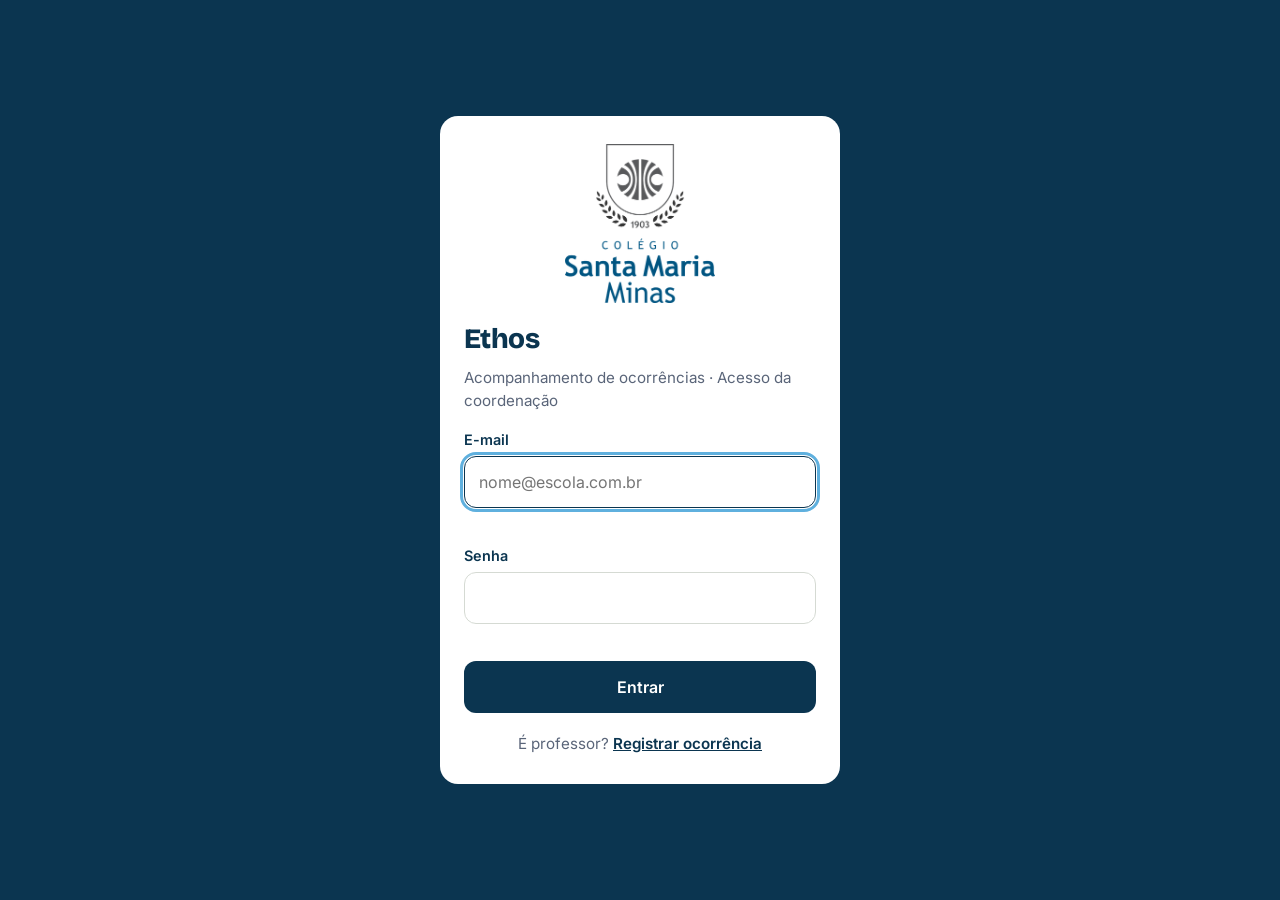
==== coordenacao/index.html @ c0a610ec "feat(coordenacao): implementa dashboard da coordenação" ====
<!DOCTYPE html>
<html lang="pt-BR">
<head>
<meta charset="UTF-8">
<meta name="viewport" content="width=device-width, initial-scale=1">
<title>Ethos · Coordenação · Colégio Santa Maria Minas</title>
<link rel="preconnect" href="https://fonts.googleapis.com">
<link href="https://fonts.googleapis.com/css2?family=Bricolage+Grotesque:wght@500;700;800&family=Inter:wght@400;500;600&display=swap" rel="stylesheet">
<!-- Caminhos absolutos: na Vercel a página abre em /coordenacao, sem barra final -->
<link rel="stylesheet" href="/style.css">
<link rel="stylesheet" href="/coordenacao/coordenacao.css">
</head>
<body class="coord">

<div id="tela-carregando" class="tela carregando" aria-busy="true">
  <p class="sub">Carregando…</p>
</div>

<main id="tela-login" class="tela" hidden>
  <div class="login-card">
    <img class="logo-login" src="/assets/logo-santa-maria.png" alt="Colégio Santa Maria Minas">
    <h1>Ethos</h1>
    <p class="sub" style="margin:-.5rem 0 .5rem">Acompanhamento de ocorrências · Acesso da coordenação</p>
    <form id="form-login" novalidate>
      <label for="email">E-mail</label>
      <input id="email" type="email" autocomplete="username" inputmode="email" placeholder="nome@escola.com.br">
      <small class="erro" data-erro="email"></small>

      <label for="senha">Senha</label>
      <input id="senha" type="password" autocomplete="current-password">
      <small class="erro" data-erro="senha"></small>

      <div id="msg-login" class="msg" role="alert" hidden></div>
      <button class="btn primario" type="submit">Entrar</button>
    </form>
    <p class="sub link-outra-area">É professor? <a href="/">Registrar ocorrência</a></p>
  </div>
</main>

<div id="tela-app" class="tela" hidden>
  <header class="topo">
    <div class="topo-marca">
      <img class="logo-topo" src="/assets/brasao.png" alt=""><span class="marca">Ethos</span>
      <span class="sub area">Coordenação</span>
    </div>
    <div class="topo-usuario">
      <span id="nome-usuario" class="sub"></span>
      <button id="btn-sair" class="btn texto" type="button">Sair</button>
    </div>
  </header>

  <main class="painel-coord">
    <section class="cabecalho">
      <h1>Ocorrências</h1>
      <p class="sub">Acompanhe o que ainda precisa ser lançado no sistema oficial do colégio.</p>
    </section>

    <section class="fila" aria-label="Situação das ocorrências">
      <button class="fila-item pendente" type="button" data-status="NAO_LANCADA" aria-pressed="true">
        <span class="fila-num" id="ind-nao">–</span>
        <span class="fila-txt">Não lançadas</span>
      </button>
      <button class="fila-item" type="button" data-status="LANCADA" aria-pressed="false">
        <span class="fila-num" id="ind-lancadas">–</span>
        <span class="fila-txt">Lançadas</span>
      </button>
      <button class="fila-item" type="button" data-status="" aria-pressed="false">
        <span class="fila-num" id="ind-total">–</span>
        <span class="fila-txt">Total</span>
      </button>
    </section>

    <section class="filtros-area" aria-label="Busca e filtros">
      <div class="busca">
        <label for="f-aluno" class="sr">Buscar aluno</label>
        <input id="f-aluno" type="search" autocomplete="off" placeholder="Buscar aluno pelo nome">
      </div>
      <details id="filtros" class="filtros">
        <summary>Filtros <span id="filtros-ativos" class="contagem" hidden></span></summary>
        <div class="filtros-grade">
          <div>
            <label for="f-turma">Turma</label>
            <select id="f-turma"><option value="">Todas</option></select>
          </div>
          <div>
            <label for="f-tipo">Tipo</label>
            <select id="f-tipo"><option value="">Todos</option></select>
          </div>
          <div>
            <label for="f-status">Situação</label>
            <select id="f-status">
              <option value="">Todas</option>
              <option value="NAO_LANCADA">Não lançada</option>
              <option value="LANCADA">Lançada</option>
            </select>
          </div>
          <div>
            <label for="f-inicio">De</label>
            <input id="f-inicio" type="date">
          </div>
          <div>
            <label for="f-fim">Até</label>
            <input id="f-fim" type="date">
          </div>
          <div>
            <label for="f-ordem">Ordem</label>
            <select id="f-ordem">
              <option value="data,desc">Mais recentes</option>
              <option value="data,asc">Mais antigas</option>
            </select>
          </div>
        </div>
        <small class="erro" data-erro="periodo"></small>
        <button id="btn-limpar" class="btn texto" type="button">Limpar filtros</button>
      </details>
    </section>

    <section aria-labelledby="resultado">
      <p id="resultado" class="resultado" aria-live="polite"></p>
      <div id="msg-lista" class="msg" role="alert" hidden></div>

      <div class="tabela-wrap">
        <table class="tabela" id="tabela">
          <caption class="sr">Ocorrências registradas pelos professores</caption>
          <thead>
            <tr>
              <th scope="col">Data</th>
              <th scope="col">Aluno</th>
              <th scope="col">Tipo</th>
              <th scope="col">Professor</th>
              <th scope="col">Situação</th>
              <th scope="col"><span class="sr">Ações</span></th>
            </tr>
          </thead>
          <tbody id="linhas"></tbody>
        </table>
      </div>

      <div id="vazio" class="vazio-lista" hidden>
        <p id="vazio-txt"></p>
        <button id="vazio-limpar" class="btn secundario" type="button" hidden>Limpar filtros</button>
      </div>

      <nav class="paginacao" id="paginacao" aria-label="Paginação" hidden>
        <button id="pag-ant" class="btn secundario pequeno" type="button">Anterior</button>
        <span id="pag-info" class="sub"></span>
        <button id="pag-prox" class="btn secundario pequeno" type="button">Próxima</button>
      </nav>
    </section>
  </main>
</div>

<dialog id="dlg-detalhe" class="gaveta" aria-labelledby="det-titulo">
  <div class="gaveta-topo">
    <div>
      <h2 id="det-titulo">Ocorrência</h2>
      <p id="det-sub" class="sub"></p>
    </div>
    <button class="fechar" type="button" data-fechar aria-label="Fechar">✕</button>
  </div>
  <div id="det-corpo" class="gaveta-corpo"></div>
</dialog>

<dialog id="dlg-confirmar" class="confirmar" aria-labelledby="conf-titulo">
  <form method="dialog">
    <h2 id="conf-titulo"></h2>
    <p id="conf-texto"></p>
    <div class="confirmar-acoes">
      <button class="btn secundario" value="nao" type="submit">Cancelar</button>
      <button id="conf-sim" class="btn primario" value="sim" type="submit"></button>
    </div>
  </form>
</dialog>

<div id="aviso" class="aviso" role="status" aria-live="polite" hidden></div>

<script src="/coordenacao/api.js"></script>
<script src="/coordenacao/coordenacao.js"></script>
</body>
</html>
---- style.css ----
:root{
  --papel:#F2F4F1; --superficie:#fff; --tinta:#0B3550; --suave:#5A6579;
  --linha:#D5DAD3; --amarelo:#5FB0DE; --amarelo-esc:#C98F00;
  --ok:#1E7B4F; --ok-bg:#E3F3EA; --erro:#B3261E; --erro-bg:#FBE9E7;
  --raio:12px;
}
*{box-sizing:border-box;margin:0}
html{-webkit-text-size-adjust:100%}
body{font:400 16px/1.5 Inter,system-ui,sans-serif;background:var(--papel);color:var(--tinta);min-height:100dvh}
h1,legend,.marca{font-family:"Bricolage Grotesque",Inter,sans-serif}
h1{font-size:1.75rem;font-weight:800;line-height:1.15;letter-spacing:-.02em}
[hidden]{display:none!important}
.sr{position:absolute;width:1px;height:1px;overflow:hidden;clip:rect(0 0 0 0)}
.sub{color:var(--suave);font-size:.95rem}
.marca{font-weight:800;font-size:1.05rem;letter-spacing:-.01em;display:inline-flex;align-items:center;gap:.5rem}
.logo-login{display:block;width:150px;max-width:60%;height:auto;margin:0 auto 1.25rem}
.logo-topo{height:34px;width:auto;margin-right:.6rem;vertical-align:middle}

/* Login */
#tela-login{min-height:100dvh;display:grid;place-items:center;padding:1.25rem;background:var(--tinta)}
.login-card{width:100%;max-width:400px;background:var(--superficie);border-radius:18px;padding:1.75rem 1.5rem}
.login-card .marca{margin-bottom:1.25rem}
.login-card h1{margin-bottom:1.25rem}

/* Topo */
.topo{display:flex;justify-content:space-between;align-items:center;padding:.75rem 1rem;background:var(--superficie);border-bottom:1px solid var(--linha);position:sticky;top:0;z-index:5}
.topo .sub{margin-left:.5rem}
.conteudo{max-width:560px;margin:0 auto;padding:1.25rem 1rem 6rem}
#painel{display:grid;gap:.75rem;padding-top:1.5rem}
#painel .grande{margin-top:1rem}

/* Formulário */
label{display:block;font-weight:600;font-size:.9rem;margin:1rem 0 .35rem}
input,select,textarea{width:100%;font:inherit;color:inherit;background:var(--superficie);border:1.5px solid var(--linha);border-radius:var(--raio);padding:.8rem .9rem;min-height:48px}
textarea{resize:vertical}
input:focus,select:focus,textarea:focus,.btn:focus-visible,.op:focus-within,.item:focus-visible{outline:3px solid var(--amarelo);outline-offset:1px;border-color:var(--tinta)}
.invalido{border-color:var(--erro)!important}
.erro{display:block;color:var(--erro);font-size:.85rem;min-height:1.2em;margin-top:.3rem}
fieldset{border:0;padding:0;min-width:0}
legend{font-size:1.5rem;font-weight:700;letter-spacing:-.015em;margin-bottom:.5rem;padding:0}

.progresso{height:6px;background:var(--linha);border-radius:99px;overflow:hidden;margin-bottom:.6rem}
.progresso i{display:block;height:100%;width:20%;background:var(--amarelo);transition:width .25s}

/* Lista de alunos */
.lista{list-style:none;padding:0;margin-top:.5rem;border:1.5px solid var(--linha);border-radius:var(--raio);background:var(--superficie);max-height:260px;overflow:auto}
.lista:empty{display:none}
.item{padding:.85rem .9rem;min-height:48px;display:flex;justify-content:space-between;gap:.5rem;align-items:center;cursor:pointer;border-bottom:1px solid var(--linha)}
.item:last-child{border:0}
.item:hover,.item[aria-selected=true]{background:#E3F0F8}
.item small{color:var(--suave)}
.vazio{padding:1rem;color:var(--suave);cursor:default}
.chip{margin-top:.75rem;display:flex;justify-content:space-between;align-items:center;background:var(--tinta);color:#fff;border-radius:var(--raio);padding:.7rem .9rem}
.chip button{background:none;border:0;color:var(--amarelo);font:inherit;font-weight:600;cursor:pointer;min-height:44px}

/* Opções grandes */
.opcoes{display:grid;gap:.6rem;margin-top:.75rem}
.op{display:flex;align-items:center;gap:.75rem;padding:.9rem;min-height:56px;border:1.5px solid var(--linha);background:var(--superficie);border-radius:var(--raio);cursor:pointer;font-weight:500}
.op input{width:20px;height:20px;min-height:0;accent-color:var(--tinta);flex:none}
.op:has(input:checked){border-color:var(--tinta);background:#E3F0F8;box-shadow:inset 4px 0 0 var(--amarelo)}
.contador{text-align:right;font-size:.8rem;color:var(--suave);margin-top:.25rem}

/* Resumo */
.resumo{background:var(--superficie);border:1.5px solid var(--linha);border-radius:var(--raio);padding:.25rem 1rem}
.resumo div{padding:.75rem 0;border-bottom:1px solid var(--linha)}
.resumo div:last-child{border:0}
.resumo dt{font-size:.8rem;color:var(--suave)}
.resumo dd{font-weight:500;white-space:pre-wrap;word-break:break-word}

/* Botões */
.btn{font:600 1rem Inter,sans-serif;min-height:52px;padding:0 1.25rem;border-radius:var(--raio);border:2px solid transparent;cursor:pointer;transition:transform .1s}
.btn:active{transform:scale(.98)}
.btn:disabled{opacity:.6;cursor:wait}
.primario{background:var(--tinta);color:#fff;width:100%}
.login-card .primario{margin-top:1rem}
.secundario{background:transparent;border-color:var(--tinta);color:var(--tinta)}
.texto{background:none;color:var(--tinta);min-height:44px;padding:0 .5rem;text-decoration:underline}
.grande{min-height:60px;font-size:1.1rem;background:var(--amarelo);color:var(--tinta)}
.acoes{position:fixed;left:0;right:0;bottom:0;display:grid;grid-template-columns:1fr 2fr;gap:.6rem;padding:.75rem 1rem calc(.75rem + env(safe-area-inset-bottom));background:var(--superficie);border-top:1px solid var(--linha)}
.acoes .primario{width:100%}
@media(min-width:600px){.acoes{position:static;background:none;border:0;padding:1.5rem 0 0}}

/* Mensagens */
.msg{margin-top:1rem;padding:.85rem 1rem;border-radius:var(--raio);font-weight:500;font-size:.95rem}
.msg.erro-msg{background:var(--erro-bg);color:var(--erro)}
.msg.ok-msg{background:var(--ok-bg);color:var(--ok)}
#sucesso{display:grid;gap:.75rem;justify-items:start;padding-top:2rem}
#sucesso .btn{width:100%}
.selo{width:64px;height:64px;border-radius:50%;background:var(--ok);color:#fff;display:grid;place-items:center;font-size:2rem;font-weight:700;animation:pop .35s}
@keyframes pop{from{transform:scale(.4);opacity:0}}
@media(prefers-reduced-motion:reduce){*{animation:none!important;transition:none!important}}
---- coordenacao/coordenacao.css ----
:root{
  --pendente:#7A5100; --pendente-bg:#FFF3D1; --pendente-borda:#E3A912;
  --perigo:#B3261E;
}

.coord .primario{width:auto}
.coord .login-card .primario{width:100%}
.btn.pequeno{min-height:40px;padding:0 .85rem;font-size:.9rem;border-radius:10px}
.btn.texto.pequeno{min-height:40px}
.btn.primario.perigo{background:var(--perigo)}
.perigo-txt{color:var(--perigo)}
.carregando{min-height:100dvh;display:grid;place-items:center}
.link-outra-area{margin-top:1.25rem;text-align:center}
.link-outra-area a{color:var(--tinta);font-weight:600}

.topo-marca,.topo-usuario{display:flex;align-items:center;gap:.25rem;min-width:0}
.topo .area{border-left:1px solid var(--linha);padding-left:.6rem;margin-left:.35rem}
#nome-usuario{white-space:nowrap;overflow:hidden;text-overflow:ellipsis;max-width:22ch}
@media(max-width:560px){#nome-usuario{display:none}}

.painel-coord{max-width:1180px;margin:0 auto;padding:1.5rem 1rem 4rem;scroll-margin-top:70px}
.cabecalho{margin-bottom:1.25rem}
.cabecalho h1{font-size:clamp(1.75rem,3vw,2.25rem)}

.fila{display:grid;grid-template-columns:1.6fr 1fr 1fr;gap:.6rem;margin-bottom:1rem}
.fila-item{display:flex;flex-direction:column;align-items:flex-start;gap:.15rem;text-align:left;
  font:inherit;color:var(--tinta);background:var(--superficie);border:1.5px solid var(--linha);
  border-radius:var(--raio);padding:.85rem 1rem;cursor:pointer;min-height:88px}
.fila-num{font:800 2rem/1 "Bricolage Grotesque",Inter,sans-serif;letter-spacing:-.03em;font-variant-numeric:tabular-nums}
.fila-txt{font-weight:600;font-size:.92rem;color:var(--suave)}
.fila-item.pendente{border-color:var(--pendente-borda);box-shadow:inset 5px 0 0 var(--pendente-borda)}
.fila-item.pendente .fila-num{font-size:2.6rem;color:var(--pendente)}
.fila-item.pendente.zerada{border-color:var(--linha);box-shadow:none}
.fila-item.pendente.zerada .fila-num{color:var(--ok)}
.fila-item:hover{border-color:var(--tinta)}
.fila-item[aria-pressed=true]{background:var(--tinta);border-color:var(--tinta);box-shadow:none}
.fila-item[aria-pressed=true] .fila-num,.fila-item[aria-pressed=true] .fila-txt{color:#fff}
.fila-item[aria-pressed=true].pendente{box-shadow:inset 5px 0 0 var(--pendente-borda)}
.fila-item:focus-visible{outline:3px solid var(--amarelo);outline-offset:2px}
@media(max-width:560px){
  .fila{grid-template-columns:1fr 1fr}
  .fila-item.pendente{grid-column:1/-1}
  .fila-item{min-height:72px;padding:.7rem .85rem}
  .fila-num{font-size:1.6rem}
  .fila-item.pendente .fila-num{font-size:2.1rem}
}

.filtros-area{display:grid;gap:.6rem;margin-bottom:1rem}
.busca input{padding-left:2.6rem;background:var(--superficie) url("data:image/svg+xml,%3Csvg xmlns='http://www.w3.org/2000/svg' width='18' height='18' fill='none' stroke='%235A6579' stroke-width='2' viewBox='0 0 24 24'%3E%3Ccircle cx='11' cy='11' r='7'/%3E%3Cpath d='m20 20-3.5-3.5'/%3E%3C/svg%3E") no-repeat .9rem center}
.filtros{background:var(--superficie);border:1.5px solid var(--linha);border-radius:var(--raio);padding:0 1rem}
.filtros summary{cursor:pointer;font-weight:600;min-height:48px;display:flex;align-items:center;gap:.5rem;list-style-position:inside}
.filtros summary:focus-visible{outline:3px solid var(--amarelo);outline-offset:2px;border-radius:6px}
.filtros[open]{padding-bottom:.75rem}
.contagem{background:var(--tinta);color:#fff;border-radius:99px;font-size:.75rem;min-width:1.4rem;height:1.4rem;display:inline-grid;place-items:center;padding:0 .35rem}
.filtros-grade{display:grid;grid-template-columns:repeat(auto-fit,minmax(170px,1fr));column-gap:.75rem}
.filtros-grade label{margin-top:.25rem}
.filtros-grade input,.filtros-grade select{height:48px;min-height:48px;padding-top:0;padding-bottom:0}
.filtros .btn.texto{padding-left:0}

.resultado{font-weight:600;margin:.25rem 0 .6rem}
.tabela-wrap{overflow-x:auto;background:var(--superficie);border:1.5px solid var(--linha);border-radius:var(--raio)}
.tabela{width:100%;border-collapse:collapse;font-size:.95rem}
.tabela[aria-busy=true] tbody{opacity:.5;transition:opacity .15s}
.tabela th{text-align:left;font-size:.82rem;font-weight:600;color:var(--suave);padding:.7rem .9rem;border-bottom:1.5px solid var(--linha);white-space:nowrap}
.tabela td{padding:.75rem .9rem;border-bottom:1px solid var(--linha);vertical-align:middle}
.tabela td[data-rotulo=Professor]{white-space:nowrap}
.tabela tbody tr:last-child td{border-bottom:0}
.tabela tr.pendente td:first-child{box-shadow:inset 4px 0 0 var(--pendente-borda)}
.tabela td:first-child{white-space:nowrap;font-variant-numeric:tabular-nums}
.tabela small{display:block;color:var(--suave);font-size:.82rem}
.link-aluno{font:inherit;font-weight:600;color:var(--tinta);background:none;border:0;padding:0;cursor:pointer;text-align:left;text-decoration:underline;text-decoration-color:var(--linha);text-underline-offset:3px}
.link-aluno:hover{text-decoration-color:var(--tinta)}
.link-aluno:focus-visible{outline:3px solid var(--amarelo);outline-offset:2px;border-radius:4px}
.col-acoes{text-align:right;white-space:nowrap}
.col-acoes .btn+.btn{margin-left:.25rem}

.situacao{display:inline-flex;align-items:center;gap:.4rem;font-size:.85rem;font-weight:600;border-radius:99px;padding:.2rem .65rem;white-space:nowrap}
.situacao::before{content:"";width:.5rem;height:.5rem;border-radius:50%;background:currentColor}
.situacao.pendente{background:var(--pendente-bg);color:var(--pendente)}
.situacao.lancada{background:var(--ok-bg);color:var(--ok)}
.quando{margin-top:.2rem}

@media(max-width:760px){
  .tabela-wrap{background:none;border:0;overflow:visible}
  .tabela thead{position:absolute;width:1px;height:1px;overflow:hidden;clip:rect(0 0 0 0)}
  .tabela,.tabela tbody,.tabela tr,.tabela td{display:block}
  .tabela tr{background:var(--superficie);border:1.5px solid var(--linha);border-radius:var(--raio);margin-bottom:.6rem;padding:.5rem .9rem;position:relative}
  .tabela tr.pendente{border-left:5px solid var(--pendente-borda)}
  .tabela tr.pendente td:first-child{box-shadow:none}
  .tabela td{border:0;padding:.3rem 0;display:grid;grid-template-columns:6.5rem 1fr;gap:.5rem;align-items:baseline}
  .tabela td::before{content:attr(data-rotulo);font-size:.8rem;color:var(--suave)}
  .cel{min-width:0}
  .cel .situacao{vertical-align:middle}
  .tabela td.col-acoes{display:flex;flex-wrap:wrap;gap:.4rem;justify-content:flex-start;padding-top:.6rem}
  .tabela td.col-acoes::before{content:none}
  .col-acoes .btn+.btn{margin-left:0}
  .col-acoes .primario{flex:1}
}

.vazio-lista{background:var(--superficie);border:1.5px dashed var(--linha);border-radius:var(--raio);padding:2rem 1.25rem;text-align:center;display:grid;gap:1rem;justify-items:center}
.vazio-lista p{max-width:46ch;color:var(--suave)}
.paginacao{display:flex;justify-content:center;align-items:center;gap:1rem;margin-top:1rem}

dialog{color:var(--tinta);border:0;padding:0}
dialog::backdrop{background:rgba(11,53,80,.45)}
.gaveta{margin:0 0 0 auto;height:100dvh;max-height:none;max-width:100%;width:min(560px,100%);background:var(--papel);overflow:auto}
.gaveta[open]{animation:entrar .2s ease-out}
@keyframes entrar{from{transform:translateX(24px);opacity:0}}
.gaveta-topo{position:sticky;top:0;z-index:1;display:flex;justify-content:space-between;align-items:flex-start;gap:1rem;padding:1rem 1.25rem;background:var(--superficie);border-bottom:1px solid var(--linha)}
.gaveta-topo h2{font:800 1.4rem/1.2 "Bricolage Grotesque",Inter,sans-serif;letter-spacing:-.015em}
.fechar{font:inherit;font-size:1.1rem;background:none;border:0;color:var(--tinta);cursor:pointer;min-width:44px;min-height:44px;border-radius:10px}
.fechar:hover{background:var(--papel)}
.fechar:focus-visible{outline:3px solid var(--amarelo)}
.gaveta-corpo{padding:1.25rem;display:grid;gap:1.25rem}

.bloco-situacao{border-radius:var(--raio);padding:1rem;display:grid;gap:.6rem;justify-items:start}
.bloco-situacao.pendente{background:var(--pendente-bg);border:1.5px solid var(--pendente-borda)}
.bloco-situacao.lancada{background:var(--ok-bg);border:1.5px solid #B9DEC8}
.bloco-situacao .situacao{background:var(--superficie)}

.historico h3{font:700 1.1rem "Bricolage Grotesque",Inter,sans-serif;margin-bottom:.5rem}
.hist-lista{list-style:none;padding:0 0 0 1rem;border-left:2px solid var(--linha);display:grid;gap:.85rem}
.hist-item{position:relative;display:grid;gap:.1rem}
.hist-item::before{content:"";position:absolute;left:calc(-1rem - 6px);top:.35rem;width:10px;height:10px;border-radius:50%;background:var(--superficie);border:2px solid var(--suave)}
.hist-item.marco::before{background:var(--ok);border-color:var(--ok)}
.hist-item p{font-size:.92rem}

.det-acoes{display:flex;flex-wrap:wrap;gap:.6rem;align-items:center;padding-top:.25rem}
.form-edicao label:first-of-type{margin-top:.75rem}

.confirmar{width:min(440px,calc(100% - 2rem));border-radius:18px;background:var(--superficie)}
.confirmar form{padding:1.5rem;display:grid;gap:.75rem}
.confirmar h2{font:800 1.3rem/1.2 "Bricolage Grotesque",Inter,sans-serif}
.confirmar p{color:var(--suave)}
.confirmar-acoes{display:flex;justify-content:flex-end;flex-wrap:wrap;gap:.6rem;margin-top:.5rem}

.aviso{position:fixed;left:50%;bottom:calc(1.25rem + env(safe-area-inset-bottom));transform:translateX(-50%);z-index:20;
  background:var(--tinta);color:#fff;border-radius:var(--raio);padding:.85rem 1.1rem;font-weight:500;max-width:calc(100% - 2rem);box-shadow:0 6px 24px rgba(11,53,80,.25)}

@media(max-width:560px){
  .gaveta-corpo{padding:1rem}
  .det-acoes .btn{flex:1}
}
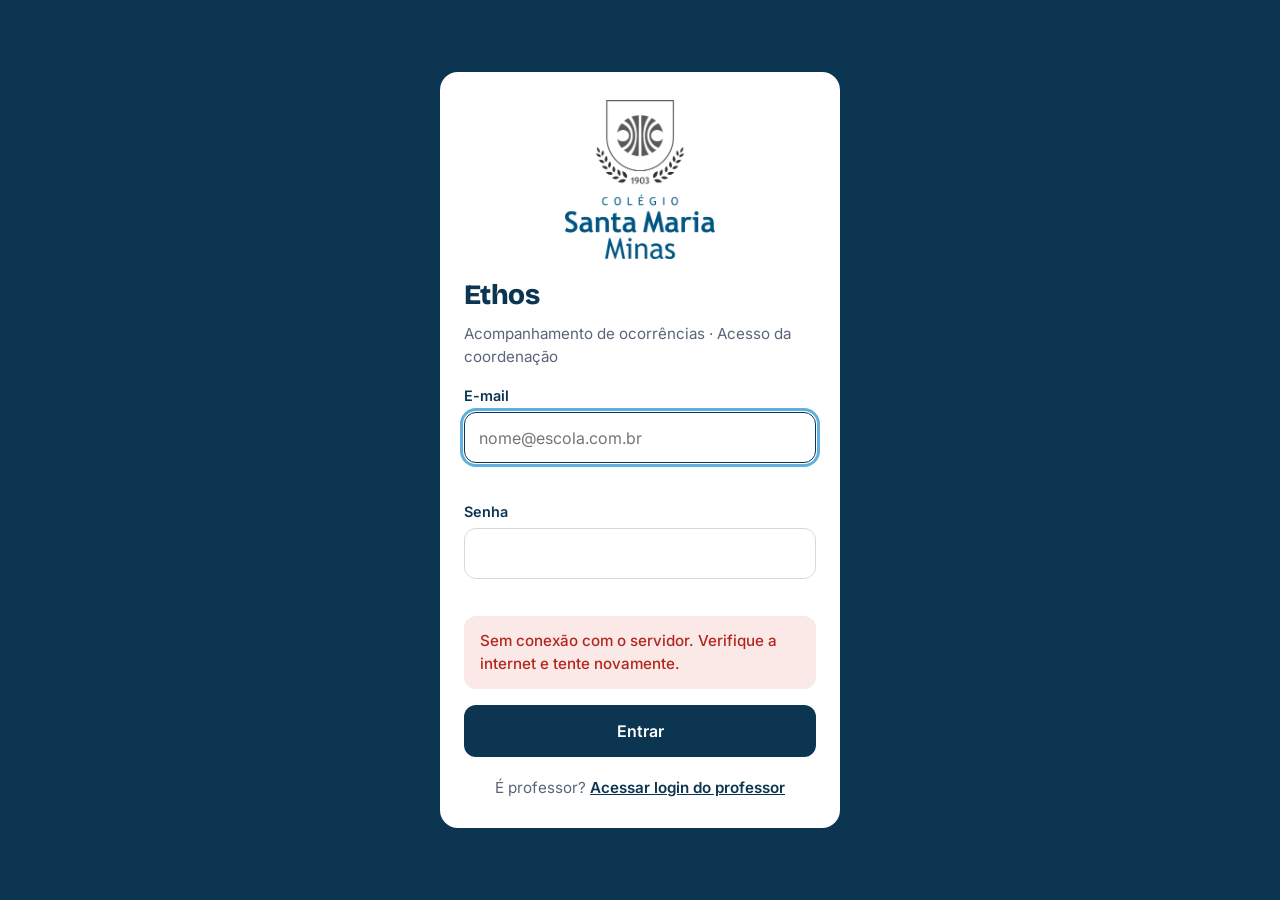
==== commit 1df878f5: "Feat: Botão de exportar para planilha" ====
--- a/coordenacao/index.html
+++ b/coordenacao/index.html
@@ -33,7 +33,7 @@
       <div id="msg-login" class="msg" role="alert" hidden></div>
       <button class="btn primario" type="submit">Entrar</button>
     </form>
-    <p class="sub link-outra-area">É professor? <a href="/">Registrar ocorrência</a></p>
+    <p class="sub link-outra-area">É professor? <a id="ir-professor" href="/">Acessar login do professor</a></p>
   </div>
 </main>
 
@@ -116,7 +116,10 @@
     </section>
 
     <section aria-labelledby="resultado">
-      <p id="resultado" class="resultado" aria-live="polite"></p>
+      <div class="resultado-linha">
+        <p id="resultado" class="resultado" aria-live="polite"></p>
+        <button id="btn-exportar" class="btn secundario pequeno" type="button">Exportar planilha</button>
+      </div>
       <div id="msg-lista" class="msg" role="alert" hidden></div>
 
       <div class="tabela-wrap">
--- a/style.css
+++ b/style.css
@@ -90,3 +90,6 @@
 @keyframes pop{from{transform:scale(.4);opacity:0}}
 @media(prefers-reduced-motion:reduce){*{animation:none!important;transition:none!important}}
 
+
+.link-outra-area{margin-top:1.25rem;text-align:center}
+.link-outra-area a{color:var(--tinta);font-weight:600}
--- a/coordenacao/coordenacao.css
+++ b/coordenacao/coordenacao.css
@@ -141,3 +141,6 @@
   .gaveta-corpo{padding:1rem}
   .det-acoes .btn{flex:1}
 }
+
+.resultado-linha{display:flex;align-items:center;justify-content:space-between;gap:.75rem;flex-wrap:wrap;margin:.25rem 0 .6rem}
+.resultado-linha .resultado{margin:0}
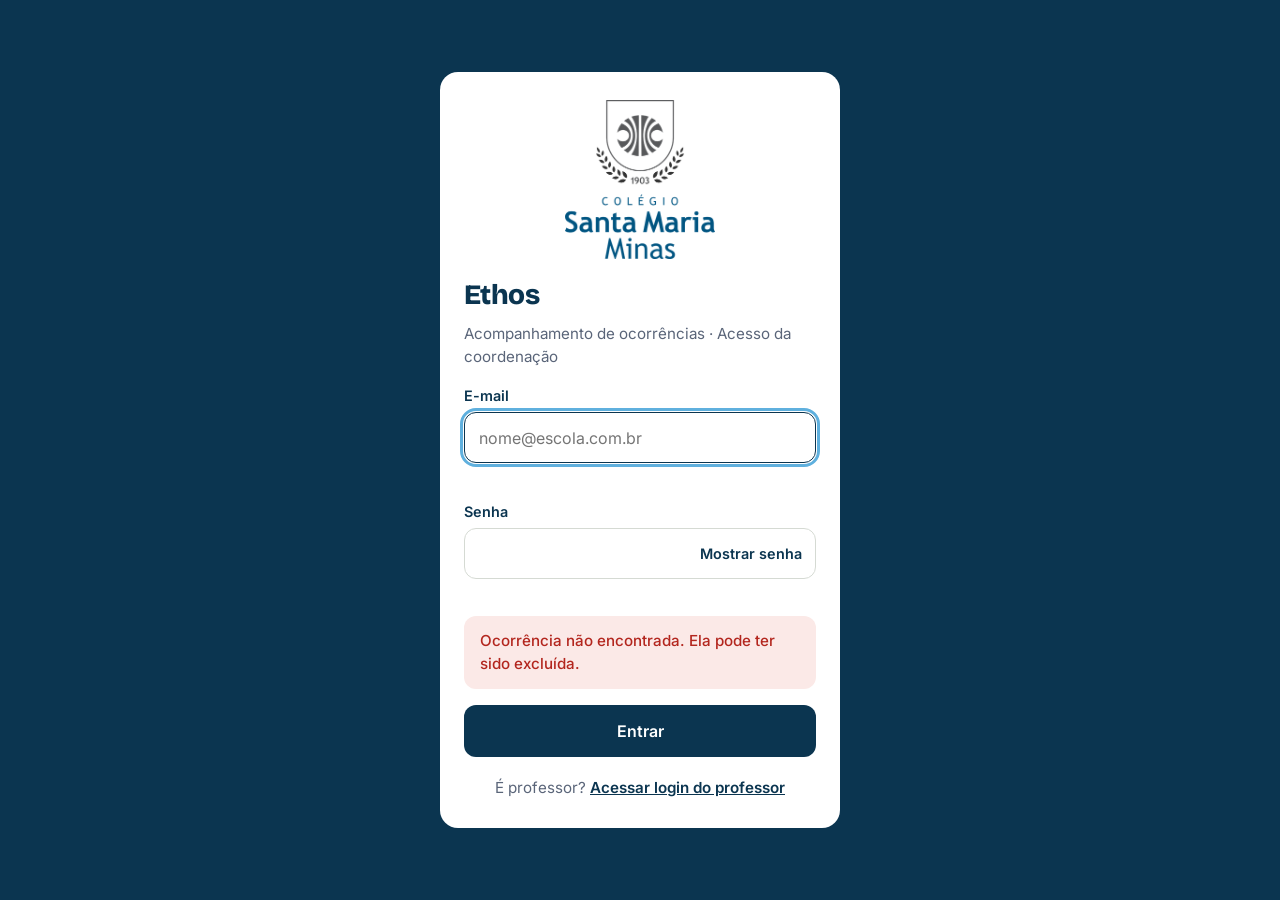
==== commit bea6aa47: "feat(login): adiciona botão de mostrar senha" ====
--- a/coordenacao/index.html
+++ b/coordenacao/index.html
@@ -27,7 +27,10 @@
       <small class="erro" data-erro="email"></small>
 
       <label for="senha">Senha</label>
-      <input id="senha" type="password" autocomplete="current-password">
+      <div class="senha-campo">
+        <input id="senha" type="password" autocomplete="current-password">
+        <button type="button" id="btn-senha" class="btn-senha" aria-controls="senha">Mostrar senha</button>
+      </div>
       <small class="erro" data-erro="senha"></small>
 
       <div id="msg-login" class="msg" role="alert" hidden></div>
@@ -179,5 +182,6 @@
 
 <script src="/coordenacao/api.js"></script>
 <script src="/coordenacao/coordenacao.js"></script>
+<script src="/senha.js"></script>
 </body>
 </html>
--- a/style.css
+++ b/style.css
@@ -93,3 +93,8 @@
 
 .link-outra-area{margin-top:1.25rem;text-align:center}
 .link-outra-area a{color:var(--tinta);font-weight:600}
+
+.senha-campo{position:relative}
+.senha-campo input{padding-right:8.5rem}
+.btn-senha{position:absolute;top:0;right:0;height:100%;min-width:44px;padding:0 .9rem;background:none;border:0;border-radius:0 var(--raio) var(--raio) 0;color:var(--tinta);font:600 .9rem Inter,sans-serif;cursor:pointer}
+.btn-senha:focus-visible{outline:3px solid var(--amarelo);outline-offset:-3px}
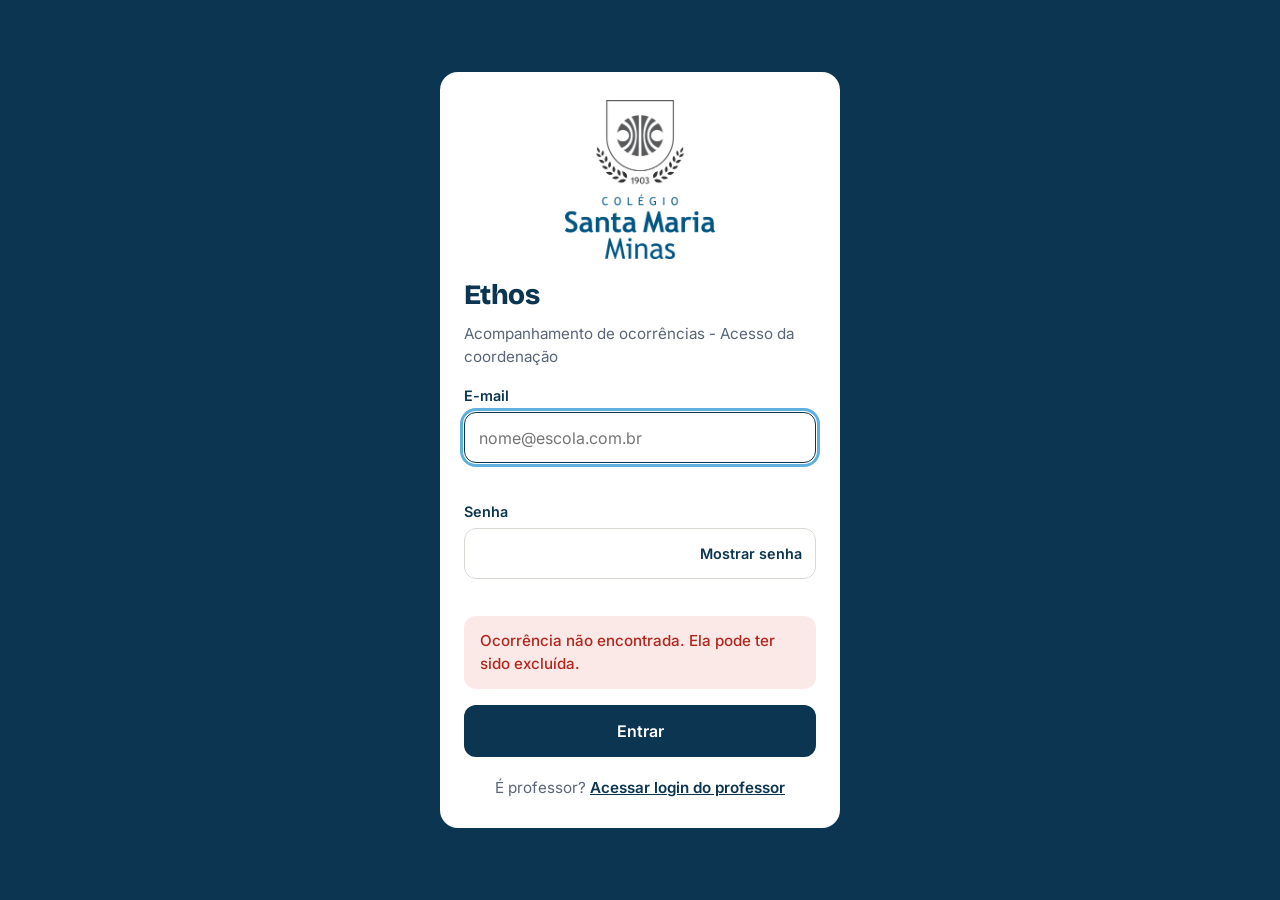
==== commit 682af869: "feat(coordenacao): reescreve o subtítulo do login" ====
--- a/coordenacao/index.html
+++ b/coordenacao/index.html
@@ -20,7 +20,7 @@
   <div class="login-card">
     <img class="logo-login" src="/assets/logo-santa-maria.png" alt="Colégio Santa Maria Minas">
     <h1>Ethos</h1>
-    <p class="sub" style="margin:-.5rem 0 .5rem">Acompanhamento de ocorrências · Acesso da coordenação</p>
+    <p class="sub" style="margin:-.5rem 0 .5rem">Acompanhamento de ocorrências - Acesso da coordenação</p>
     <form id="form-login" novalidate>
       <label for="email">E-mail</label>
       <input id="email" type="email" autocomplete="username" inputmode="email" placeholder="nome@escola.com.br">
